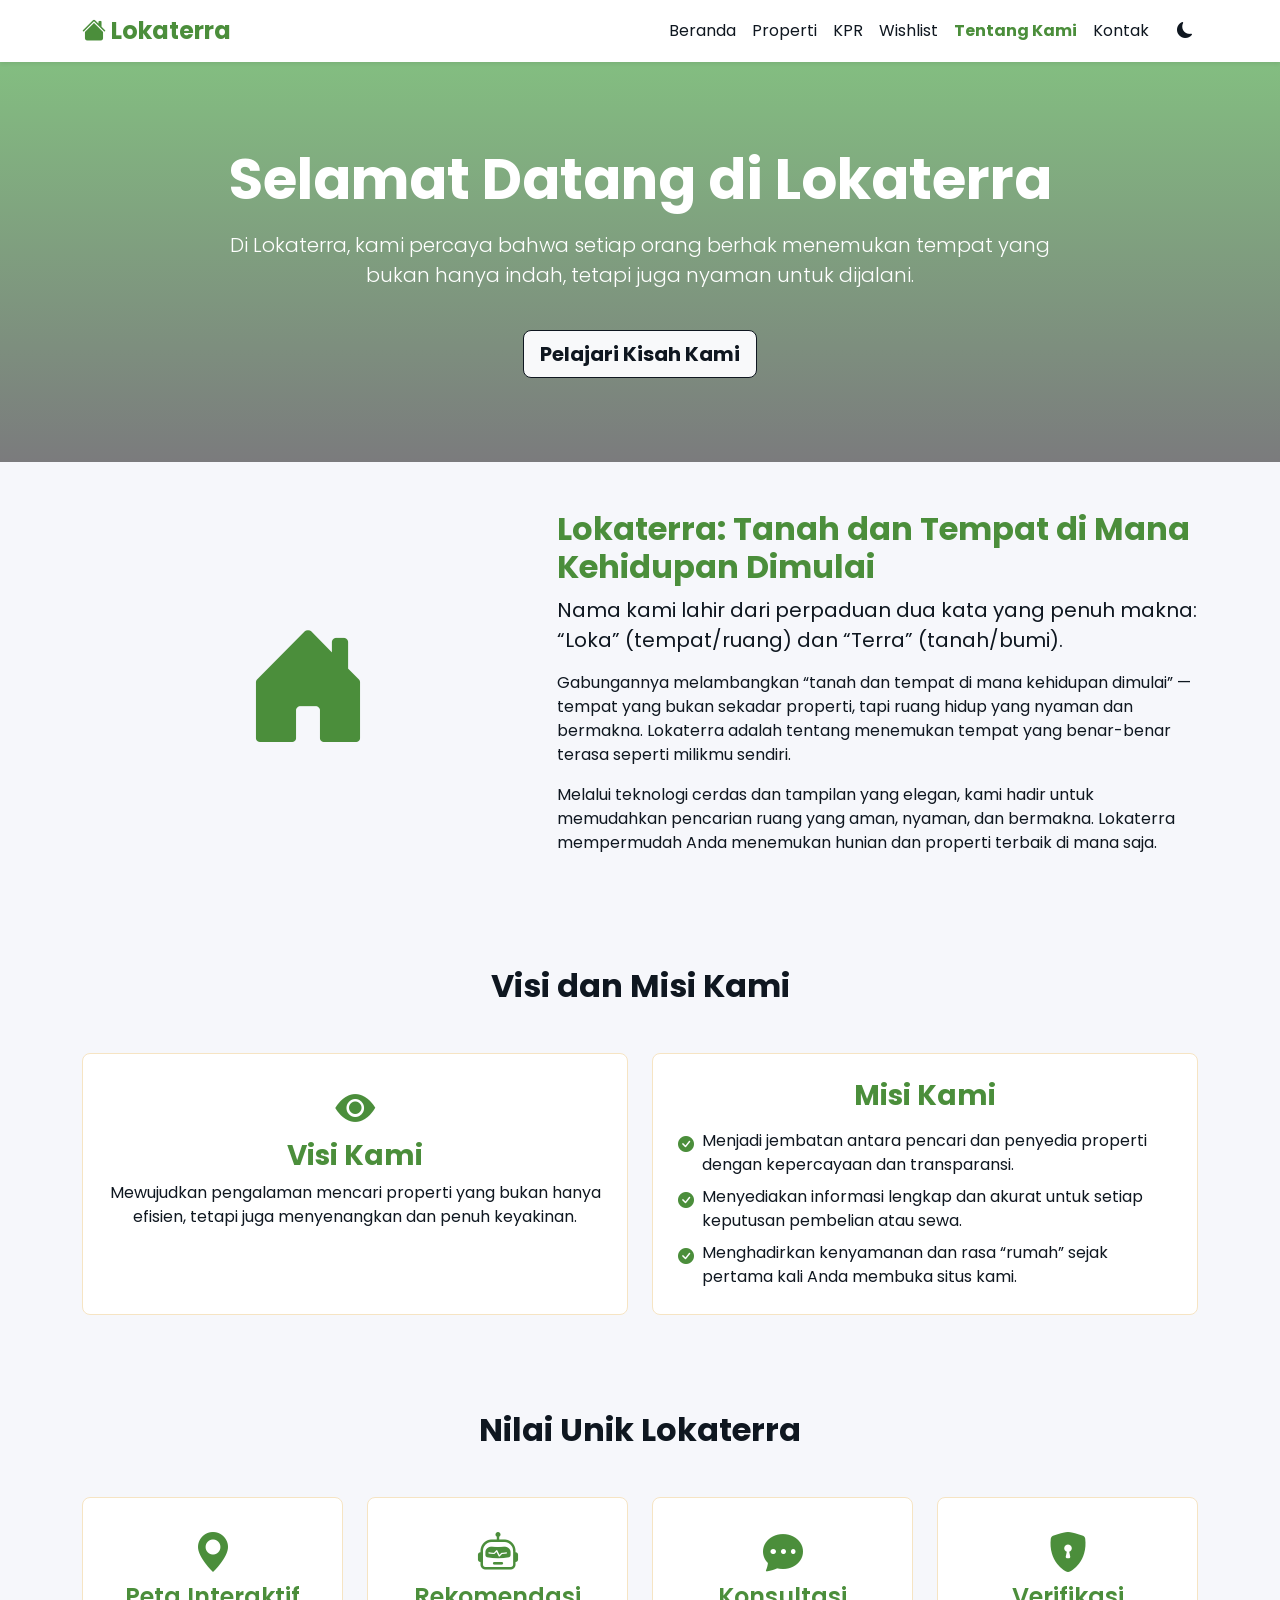
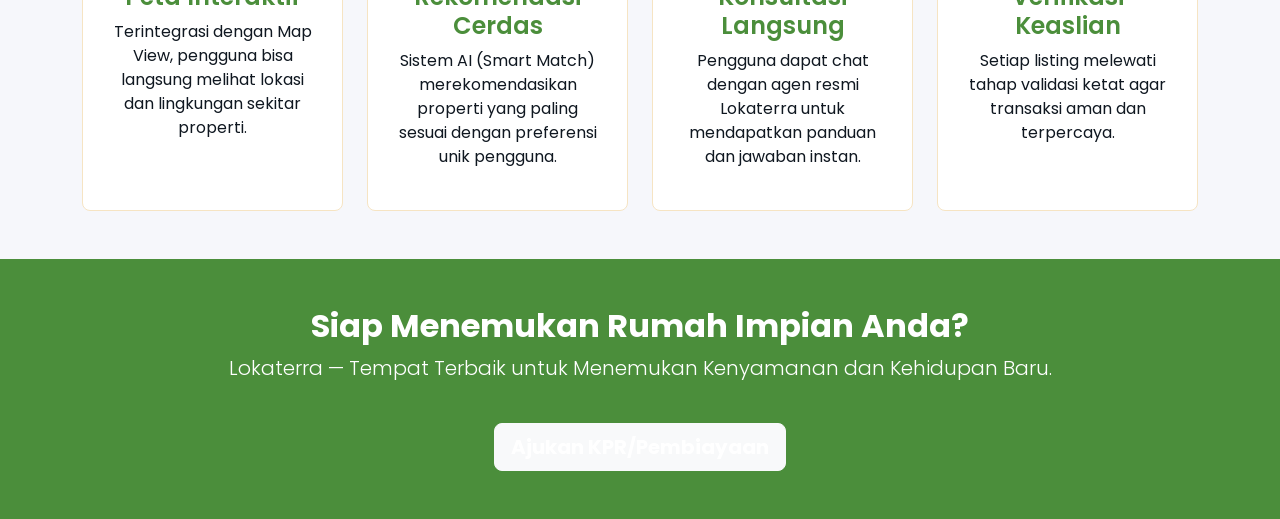
==== about.html @ 9eff290a "Add files via upload" ====
<!doctype html>
<html lang="id">
<head>
    <meta charset="utf-8" />
    <meta name="viewport" content="width=device-width,initial-scale=1" />
    <title>Tentang Kami - Lokaterra</title>
    
    <link href="https://cdn.jsdelivr.net/npm/bootstrap@5.3.3/dist/css/bootstrap.min.css" rel="stylesheet">
    <link href="https://fonts.googleapis.com/css2?family=Poppins:wght@300;400;600;700&display=swap" rel="stylesheet">
    
    <link rel="stylesheet" href="https://cdn.jsdelivr.net/npm/bootstrap-icons@1.11.3/font/bootstrap-icons.min.css">

    <style>
        /* =======================================
           1. DEFINISI WARNA & TEMA (HIJAU KPR)
           ======================================= */
        :root {
            /* Warna Primary (HIJAU KPR - Light Mode) */
            --primary: #4B8E3B; 
            --accent: #F6E4C3;  
            
            /* Warna Dasar Tema Terang */
            --bg: #f6f7fb;       
            --card: #ffffff;     
            --text: #0f1720;     
            --muted: #68a07b;    
            --success: #28a745;
        }

        [data-theme="dark"] {
            /* Warna Dasar Tema Gelap */
            --bg: #071019;       
            --card: #071827;     
            --text: #e6f0f0;     
            --muted: #9aa6ad;    

            /* Primary disesuaikan agar terlihat di latar gelap */
            --primary: #86C16D; 
            --accent: #F6E4C3;  
            --success: #4CAF50;
        }
        
        /* Styling Dasar Body & Link */
        html, body {
            height: 100%;
            background: var(--bg);
            color: var(--text);
            font-family: 'Poppins', system-ui, -apple-system, Segoe UI, Roboto, "Helvetica Neue", Arial;
            margin: 0;
            transition: background-color 0.3s, color 0.3s; 
        }
        a {
            color: var(--primary);
            text-decoration: none;
            transition: color 0.2s;
        }
        
        /* Styling Navbar Link */
        .navbar-nav .nav-link {
            color: var(--text) !important;
        }
        .navbar-nav .nav-link.active,
        .navbar-nav .nav-link:hover {
            color: var(--primary) !important;
        }

        /* =======================================
           2. STYLE KHUSUS ABOUT.HTML
           ======================================= */
        .theme-toggle {
            cursor: pointer;
            padding: 5px;
            border-radius: 5px;
            transition: background-color 0.3s;
            margin-left: 15px;
        }
        .theme-toggle:hover {
            background-color: var(--accent, rgba(148, 191, 167, 0.3));
        }
        .hero-about {
            background: linear-gradient(rgba(17, 133, 7, 0.5), rgba(0,0,0,0.5)), url('img/hero-about-bg.jpg') no-repeat center center/cover;
            min-height: 400px;
            display: flex;
            align-items: center;
            text-align: center;
        }
        /* PERBAIKAN FINAL: Memaksa H1 dan P di hero section menjadi putih */
        .hero-about h1, .hero-about p {
            color: white !important; 
        }
        
        .feature-icon {
            font-size: 2.5rem;
            color: var(--primary); 
            margin-bottom: 15px;
        }
        .value-box {
            border: 1px solid var(--accent); 
            padding: 25px;
            border-radius: 8px;
            transition: all 0.3s;
            background-color: var(--card); 
            color: var(--text);
        }
        .bg-primary-dark {
            background-color: var(--primary) !important;
        }
        .bg-primary-dark * {
            color: white !important;
        }
    </style>
</head>
<body data-theme="light"> 
    
    <header>
        <nav class="navbar navbar-expand-lg navbar-light shadow-sm" style="background-color: var(--card) !important;">
            <div class="container">
                <a class="navbar-brand fw-bold" href="index.html" style="color: var(--primary) !important; font-size: 1.5rem;">
                    <i class="bi bi-house-fill"></i> Lokaterra
                </a>
                
                <div class="d-flex align-items-center order-lg-3">
                    <span id="theme-toggle" class="theme-toggle" title="Ubah Mode">
                        <i id="theme-icon" class="bi bi-moon-fill" style="color: var(--text);"></i>
                    </span>
                    
                    <button class="navbar-toggler ms-2" type="button" data-bs-toggle="collapse" data-bs-target="#navbarNav" aria-controls="navbarNav" aria-expanded="false" aria-label="Toggle navigation">
                        <span class="navbar-toggler-icon"></span>
                    </button>
                </div>
                
                <div class="collapse navbar-collapse order-lg-2" id="navbarNav">
                    <ul class="navbar-nav ms-auto">
                        <li class="nav-item"><a class="nav-link" href="index.html">Beranda</a></li>
                        <li class="nav-item"><a class="nav-link" href="properties.html">Properti</a></li>
                        <li class="nav-item"><a class="nav-link" href="kpr.html">KPR</a></li>
                        <li class="nav-item"><a class="nav-link" href="wishlist.html">Wishlist</a></li>
                        <li class="nav-item"><a class="nav-link active fw-bold" aria-current="page" href="about.html">Tentang Kami</a></li>
                        <li class="nav-item"><a class="nav-link" href="contact.html">Kontak</a></li>
                    </ul>
                </div>
            </div>
        </nav>
    </header>

    <main>
        
        <section class="hero-about d-flex align-items-center">
            <div class="container py-5">
                <h1 class="display-4 fw-bold">Selamat Datang di Lokaterra</h1> 
                <p class="lead mt-3 w-75 mx-auto">
                    Di Lokaterra, kami percaya bahwa setiap orang berhak menemukan tempat yang bukan hanya indah, tetapi juga nyaman untuk dijalani.
                </p>
                <a href="#makna-nama" class="btn btn-lg btn-light mt-4 fw-bold" style="color: var(--text); border-color: var(--text);">Pelajari Kisah Kami</a>
            </div>
        </section>

        <section class="py-5" id="makna-nama" style="background-color: var(--bg);">
            <div class="container">
                <div class="row align-items-center">
                    <div class="col-lg-5 mb-4 mb-lg-0 text-center">
                        <i class="bi bi-house-door-fill" style="font-size: 8rem; color: var(--primary);"></i>
                    </div>
                    <div class="col-lg-7">
                        <h2 class="fw-bold" style="color: var(--primary);">Lokaterra: Tanah dan Tempat di Mana Kehidupan Dimulai</h2>
                        <p class="fs-5" style="color: var(--text);">
                            Nama kami lahir dari perpaduan dua kata yang penuh makna: “Loka” (tempat/ruang) dan “Terra” (tanah/bumi). 
                        </p>
                        <p style="color: var(--text);">
                            Gabungannya melambangkan “tanah dan tempat di mana kehidupan dimulai” — tempat yang bukan sekadar properti, tapi ruang hidup yang nyaman dan bermakna. Lokaterra adalah tentang menemukan tempat yang benar-benar terasa seperti milikmu sendiri.
                        </p>
                        <p style="color: var(--text);">
                            Melalui teknologi cerdas dan tampilan yang elegan, kami hadir untuk memudahkan pencarian ruang yang aman, nyaman, dan bermakna. Lokaterra mempermudah Anda menemukan hunian dan properti terbaik di mana saja.
                        </p>
                    </div>
                </div>
            </div>
        </section>

        <section class="py-5" style="background-color: var(--bg);">
            <div class="container">
                <h2 class="text-center fw-bold mb-5" style="color: var(--text);">Visi dan Misi Kami</h2>
                <div class="row g-4">
                    <div class="col-md-6">
                        <div class="value-box text-center h-100">
                            <i class="bi bi-eye-fill feature-icon"></i> 
                            <h3 class="fw-bold" style="color: var(--primary);">Visi Kami</h3>
                            <p class="mb-0">Mewujudkan pengalaman mencari properti yang bukan hanya efisien, tetapi juga menyenangkan dan penuh keyakinan.</p>
                        </div>
                    </div>
                    <div class="col-md-6">
                        <div class="value-box h-100">
                            <h3 class="fw-bold text-center" style="color: var(--primary);">Misi Kami</h3>
                            <ul class="list-unstyled mb-0 mt-3">
                                <li class="d-flex align-items-start mb-2"><i class="bi bi-check-circle-fill me-2 mt-1" style="color: var(--primary);"></i> Menjadi jembatan antara pencari dan penyedia properti dengan kepercayaan dan transparansi.</li>
                                <li class="d-flex align-items-start mb-2"><i class="bi bi-check-circle-fill me-2 mt-1" style="color: var(--primary);"></i> Menyediakan informasi lengkap dan akurat untuk setiap keputusan pembelian atau sewa.</li>
                                <li class="d-flex align-items-start"><i class="bi bi-check-circle-fill me-2 mt-1" style="color: var(--primary);"></i> Menghadirkan kenyamanan dan rasa “rumah” sejak pertama kali Anda membuka situs kami.</li>
                            </ul>
                        </div>
                    </div>
                </div>
            </div>
        </section>

        <section class="py-5" style="background-color: var(--bg);">
            <div class="container">
                <h2 class="text-center fw-bold mb-5" style="color: var(--text);">Nilai Unik Lokaterra</h2>
                <div class="row text-center g-4">
                    <div class="col-lg-3 col-md-6"><div class="value-box h-100"><i class="bi bi-geo-alt-fill feature-icon"></i><h4 class="fw-semibold" style="color: var(--primary);">Peta Interaktif</h4><p>Terintegrasi dengan Map View, pengguna bisa langsung melihat lokasi dan lingkungan sekitar properti.</p></div></div>
                    <div class="col-lg-3 col-md-6"><div class="value-box h-100"><i class="bi bi-robot feature-icon"></i><h4 class="fw-semibold" style="color: var(--primary);">Rekomendasi Cerdas</h4><p>Sistem AI (Smart Match) merekomendasikan properti yang paling sesuai dengan preferensi unik pengguna.</p></div></div>
                    <div class="col-lg-3 col-md-6"><div class="value-box h-100"><i class="bi bi-chat-dots-fill feature-icon"></i><h4 class="fw-semibold" style="color: var(--primary);">Konsultasi Langsung</h4><p>Pengguna dapat chat dengan agen resmi Lokaterra untuk mendapatkan panduan dan jawaban instan.</p></div></div>
                    <div class="col-lg-3 col-md-6"><div class="value-box h-100"><i class="bi bi-shield-lock-fill feature-icon"></i><h4 class="fw-semibold" style="color: var(--primary);">Verifikasi Keaslian</h4><p>Setiap listing melewati tahap validasi ketat agar transaksi aman dan terpercaya.</p></div></div>
                </div>
            </div>
        </section>
        
        <section class="py-5 bg-primary-dark">
            <div class="container text-center">
                <h2 class="fw-bold">Siap Menemukan Rumah Impian Anda?</h2>
                <p class="lead mb-4">Lokaterra — Tempat Terbaik untuk Menemukan Kenyamanan dan Kehidupan Baru.</p>
                <a href="kpr.html" class="btn btn-light btn-lg mt-3 fw-bold">Ajukan KPR/Pembiayaan</a>
            </div>
        </section>

    </main>

    <footer style="background-color: var(--card); color: var(--text);">
    </footer>
    
    <script src="https://code.jquery.com/jquery-3.7.1.min.js"></script>
    <script src="https://cdn.jsdelivr.net/npm/bootstrap@5.3.3/dist/js/bootstrap.bundle.min.js"></script>
    <script src="js/script.js"></script> 

    <script>
        const themeToggle = document.getElementById('theme-toggle');
        const themeIcon = document.getElementById('theme-icon');
        const body = document.body;

        // 1. Fungsi untuk mengatur tema
        function setTheme(theme) {
            body.setAttribute('data-theme', theme);
            localStorage.setItem('theme', theme);
            if (theme === 'dark') {
                themeIcon.classList.replace('bi-moon-fill', 'bi-sun-fill');
            } else {
                themeIcon.classList.replace('bi-sun-fill', 'bi-moon-fill');
            }
        }

        // 2. Cek tema tersimpan saat halaman dimuat
        const savedTheme = localStorage.getItem('theme') || 'light';
        setTheme(savedTheme);

        // 3. Event listener untuk tombol toggle
        themeToggle.addEventListener('click', () => {
            const currentTheme = body.getAttribute('data-theme');
            const newTheme = currentTheme === 'light' ? 'dark' : 'light';
            setTheme(newTheme);
        });
    </script>
</body>
</html>
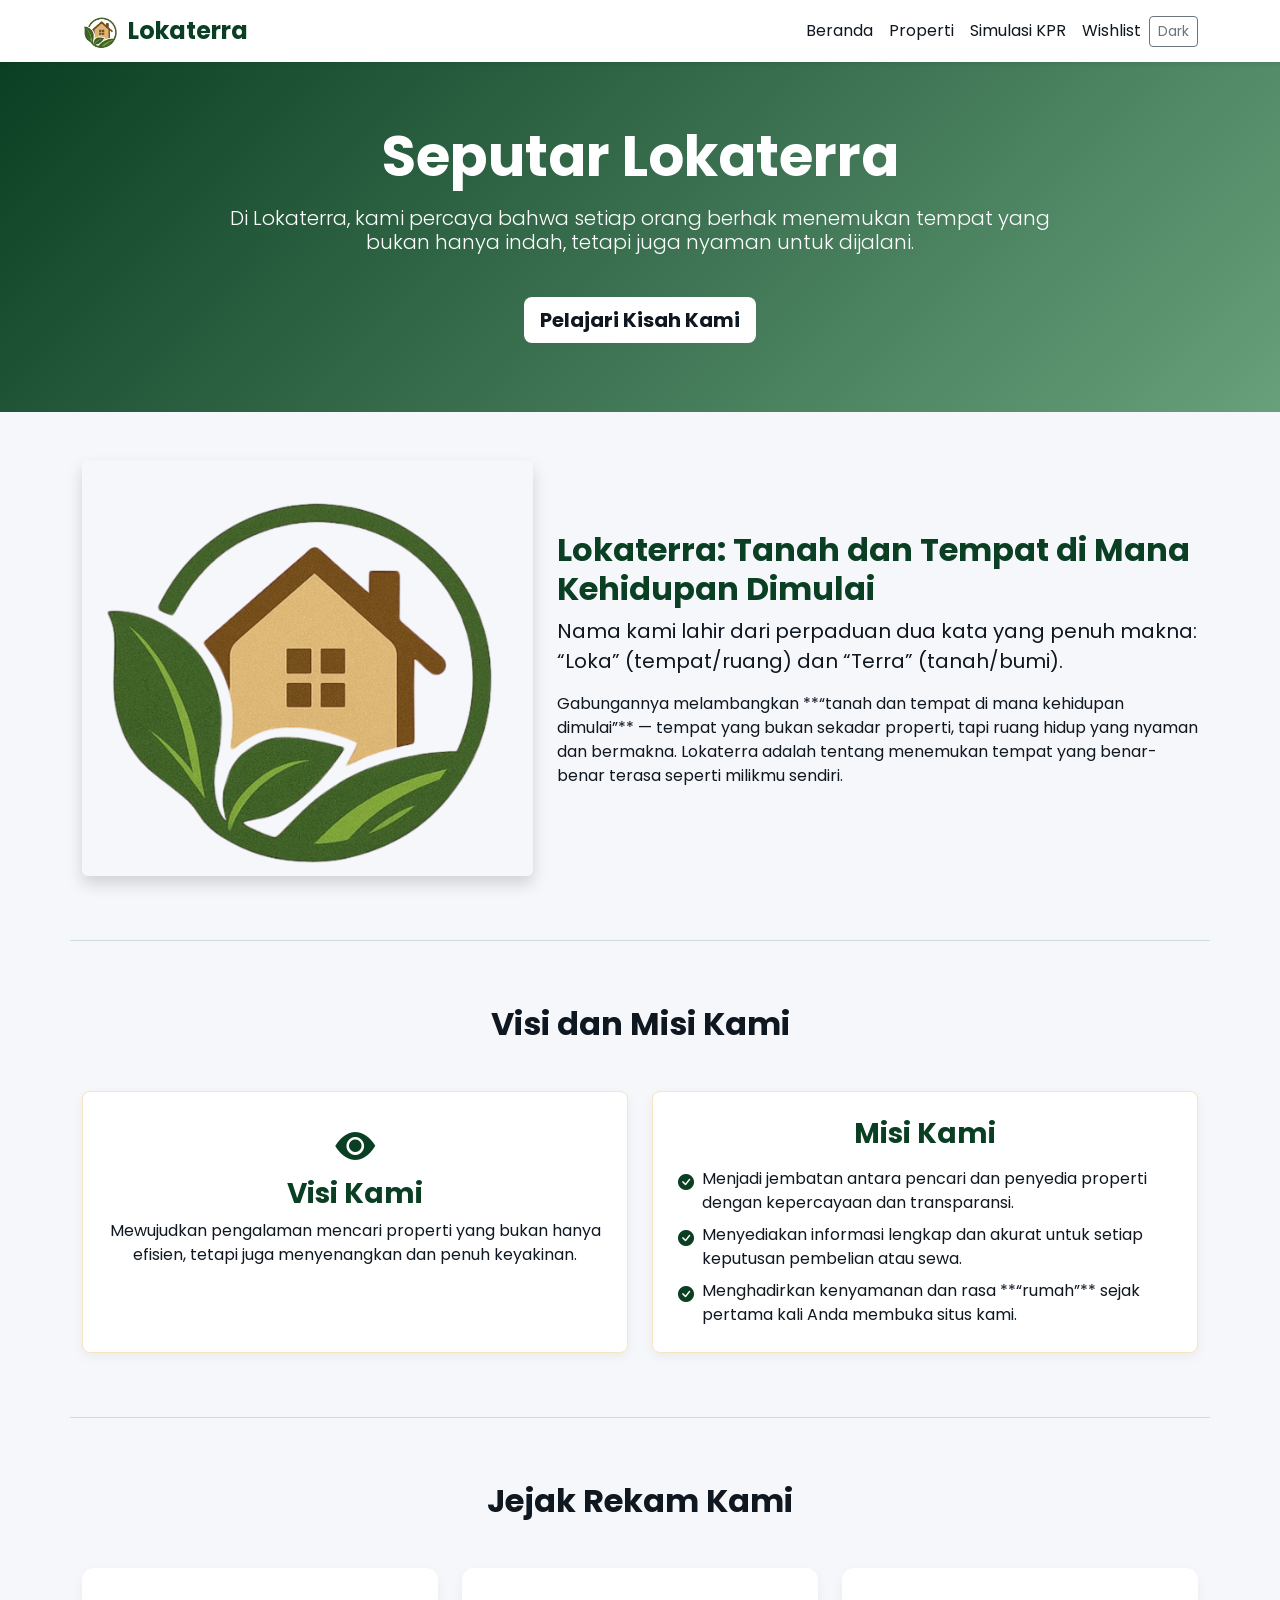
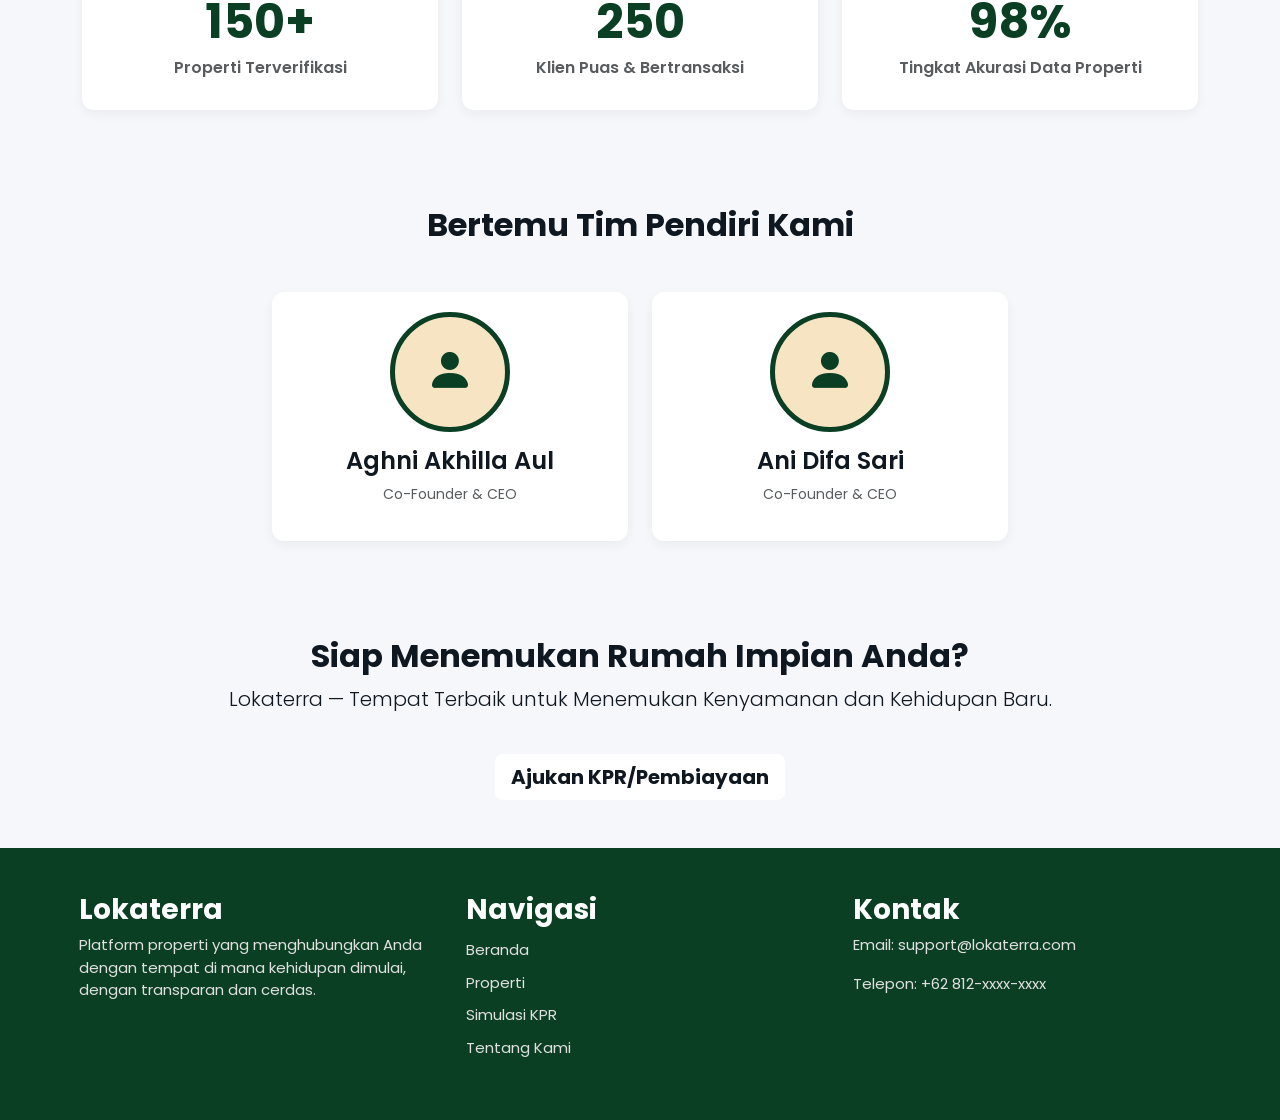
==== commit 0fd9fa14: "tambah ceo" ====
--- a/about.html
+++ b/about.html
@@ -3,90 +3,140 @@
 <head>
     <meta charset="utf-8" />
     <meta name="viewport" content="width=device-width,initial-scale=1" />
-    <title>Tentang Kami - Lokaterra</title>
+    <title>Tentang Kami | Lokaterra</title>
     
     <link href="https://cdn.jsdelivr.net/npm/bootstrap@5.3.3/dist/css/bootstrap.min.css" rel="stylesheet">
     <link href="https://fonts.googleapis.com/css2?family=Poppins:wght@300;400;600;700&display=swap" rel="stylesheet">
-    
     <link rel="stylesheet" href="https://cdn.jsdelivr.net/npm/bootstrap-icons@1.11.3/font/bootstrap-icons.min.css">
 
     <style>
         /* =======================================
-           1. DEFINISI WARNA & TEMA (HIJAU KPR)
+           1. DEFINISI WARNA & TEMA
            ======================================= */
         :root {
-            /* Warna Primary (HIJAU KPR - Light Mode) */
-            --primary: #4B8E3B; 
-            --accent: #F6E4C3;  
+            /* Warna Hijau Utama & Aksen yang sudah konsisten */
+            --primary:  #0b3f23;
+            --accent: #F6E4C3; 
             
             /* Warna Dasar Tema Terang */
-            --bg: #f6f7fb;       
-            --card: #ffffff;     
-            --text: #0f1720;     
-            --muted: #68a07b;    
-            --success: #28a745;
+            --bg: #f6f7fb;
+            --card: #ffffff;
+            --text: #0f1720;
+            --muted: #68a07b;
+            --success:  #0b3f23;
+            
+            /* Footer */
+            --footer-bg:  #0b3f23;
+            --footer-darker-bg:  #0b3f23;
+            --footer-text: #e0e0e0;
         }
 
         [data-theme="dark"] {
             /* Warna Dasar Tema Gelap */
-            --bg: #071019;       
-            --card: #071827;     
-            --text: #e6f0f0;     
-            --muted: #9aa6ad;    
-
+            --bg: #071019;
+            --card: #071827;
+            --text: #e6f0f0;
+            --muted: #9aa6ad;
+            --success: #4CAF50;
+            
             /* Primary disesuaikan agar terlihat di latar gelap */
             --primary: #86C16D; 
-            --accent: #F6E4C3;  
-            --success: #4CAF50;
+            --accent: #F6E4C3; 
+            
+            /* Footer Dark Mode */
+            --footer-bg: #153C0C; /* Dibuat lebih gelap */
+            --footer-darker-bg: #0C2B05;
+            --footer-text: #cccccc;
         }
         
         /* Styling Dasar Body & Link */
         html, body {
-            height: 100%;
+            min-height: 100vh;
+            display: flex;
+            flex-direction: column;
             background: var(--bg);
             color: var(--text);
             font-family: 'Poppins', system-ui, -apple-system, Segoe UI, Roboto, "Helvetica Neue", Arial;
             margin: 0;
             transition: background-color 0.3s, color 0.3s; 
         }
+        main {
+            flex-grow: 1;
+        }
         a {
             color: var(--primary);
             text-decoration: none;
             transition: color 0.2s;
         }
         
+        /* Styling Navbar */
+        .navbar {
+            background-color: var(--card) !important;
+        }
+        
+        .navbar-brand {
+            display: flex;
+            align-items: center;
+            font-weight: 700;
+            font-size: 1.5rem;
+            color: var(--primary) !important;
+        }
+        
+        /* Jika Anda menggunakan gambar logo (misal: Lokaterra.png) */
+        .navbar-brand img {
+            height: 35px; 
+            margin-right: 8px;
+        }
+        
         /* Styling Navbar Link */
         .navbar-nav .nav-link {
             color: var(--text) !important;
+            transition: color 0.3s, border-bottom 0.3s;
         }
         .navbar-nav .nav-link.active,
         .navbar-nav .nav-link:hover {
             color: var(--primary) !important;
-        }
-
+            border-bottom: 2px solid var(--primary); 
+            padding-bottom: 5px;
+        }
+
+        /* Tombol Theme Toggle */
+        .theme-toggle {
+            cursor: pointer;
+            padding: 5px 10px;
+            border-radius: 50px;
+            background-color: var(--bg); /* Latar belakang disesuaikan dengan BG */
+            border: 1px solid var(--muted);
+            transition: all 0.3s;
+            margin-left: 15px;
+            display: flex;
+            align-items: center;
+            height: 40px; /* Menyesuaikan tinggi agar sejajar */
+        }
+        .theme-toggle:hover {
+            background-color: var(--accent);
+        }
+        
         /* =======================================
            2. STYLE KHUSUS ABOUT.HTML
            ======================================= */
-        .theme-toggle {
-            cursor: pointer;
-            padding: 5px;
-            border-radius: 5px;
-            transition: background-color 0.3s;
-            margin-left: 15px;
-        }
-        .theme-toggle:hover {
-            background-color: var(--accent, rgba(148, 191, 167, 0.3));
-        }
         .hero-about {
-            background: linear-gradient(rgba(17, 133, 7, 0.5), rgba(0,0,0,0.5)), url('img/hero-about-bg.jpg') no-repeat center center/cover;
-            min-height: 400px;
+            background: linear-gradient(135deg, var(--primary) 0%, var(--muted) 100%);
+            min-height: 350px;
             display: flex;
             align-items: center;
             text-align: center;
-        }
-        /* PERBAIKAN FINAL: Memaksa H1 dan P di hero section menjadi putih */
+            color: white; 
+            margin-bottom: 0;
+        }
         .hero-about h1, .hero-about p {
             color: white !important; 
+        }
+        
+        .btn-light {
+            background-color: white;
+            color: var(--text) !important;
+            border: none;
         }
         
         .feature-icon {
@@ -101,42 +151,137 @@
             transition: all 0.3s;
             background-color: var(--card); 
             color: var(--text);
-        }
-        .bg-primary-dark {
-            background-color: var(--primary) !important;
-        }
-        .bg-primary-dark * {
-            color: white !important;
+            box-shadow: 0 4px 12px rgba(0, 0, 0, 0.05);
+        }
+        .value-box:hover {
+            transform: translateY(-3px);
+            box-shadow: 0 8px 20px rgba(0, 0, 0, 0.1);
+        }
+        
+        /* Statistik Box (Jejak Rekam Kami) */
+        .stats-box {
+            background-color: var(--card); 
+            color: var(--text);
+            padding: 30px 20px;
+            border-radius: 12px;
+            box-shadow: 0 4px 12px rgba(0, 0, 0, 0.05);
+            height: 100%; 
+            display: flex;
+            flex-direction: column;
+            justify-content: center;
+            align-items: center;
+            transition: transform 0.3s, box-shadow 0.3s;
+        }
+
+        .stats-box:hover {
+            transform: translateY(-3px);
+            box-shadow: 0 8px 20px rgba(0, 0, 0, 0.1);
+        }
+
+        .stats-number {
+            font-size: 3rem;
+            font-weight: 700;
+            color: var(--primary);
+            line-height: 1;
+            margin-bottom: 10px;
+        }
+        
+        /* Team Section */
+        .team-card {
+            text-align: center;
+            padding: 20px;
+            border-radius: 12px;
+            background-color: var(--card);
+            box-shadow: 0 4px 12px rgba(0, 0, 0, 0.05);
+            height: 100%;
+        }
+        .team-avatar {
+            width: 120px;
+            height: 120px;
+            background-color: var(--accent);
+            border-radius: 50%;
+            margin: 0 auto 15px;
+            display: flex;
+            align-items: center;
+            justify-content: center;
+            font-size: 3rem;
+            color: var(--primary);
+            border: 5px solid var(--primary);
+        }
+        
+        /* Footer Styling */
+        .lokaterra-footer {
+            background-color: var(--footer-bg); 
+            color: var(--footer-text); 
+            padding-top: 40px; 
+            font-family: 'Poppins', sans-serif;
+            font-size: 15px;
+            border-top: 5px solid var(--primary); 
+        }
+
+        .footer-container {
+            display: flex;
+            justify-content: space-around;
+            max-width: 1200px;
+            margin: 0 auto;
+            padding: 0 20px 40px; 
+        }
+
+        .footer-col {
+            width: 30%; 
+        }
+        
+        .footer-col h3 {
+            color: #ffffff; 
+            font-weight: 700;
+        }
+
+        .footer-col ul {
+            list-style: none;
+            padding: 0;
+        }
+        .footer-col ul li a {
+            color: var(--footer-text); 
+            text-decoration: none;
+            display: block;
+            padding: 5px 0;
+        }
+
+        @media (max-width: 768px) {
+            .footer-container {
+                flex-direction: column; 
+            }
+            .footer-col {
+                width: 100%; 
+                margin-bottom: 25px;
+            }
         }
     </style>
 </head>
 <body data-theme="light"> 
     
     <header>
-        <nav class="navbar navbar-expand-lg navbar-light shadow-sm" style="background-color: var(--card) !important;">
+        <nav class="navbar navbar-expand-lg navbar-light shadow-sm">
             <div class="container">
-                <a class="navbar-brand fw-bold" href="index.html" style="color: var(--primary) !important; font-size: 1.5rem;">
-                    <i class="bi bi-house-fill"></i> Lokaterra
-                </a>
                 
-                <div class="d-flex align-items-center order-lg-3">
-                    <span id="theme-toggle" class="theme-toggle" title="Ubah Mode">
-                        <i id="theme-icon" class="bi bi-moon-fill" style="color: var(--text);"></i>
-                    </span>
-                    
-                    <button class="navbar-toggler ms-2" type="button" data-bs-toggle="collapse" data-bs-target="#navbarNav" aria-controls="navbarNav" aria-expanded="false" aria-label="Toggle navigation">
-                        <span class="navbar-toggler-icon"></span>
-                    </button>
-                </div>
+                <a class="navbar-brand" href="index.html">
+                    <img src="img/Desain tanpa judul.png" alt="Lokaterra Logo" height="35"> Lokaterra
+                    </a>
                 
-                <div class="collapse navbar-collapse order-lg-2" id="navbarNav">
-                    <ul class="navbar-nav ms-auto">
+                <button class="navbar-toggler" type="button" data-bs-toggle="collapse" data-bs-target="#navbarNav" aria-controls="navbarNav" aria-expanded="false" aria-label="Toggle navigation">
+                    <span class="navbar-toggler-icon"></span>
+                </button>
+                
+                <div class="collapse navbar-collapse" id="navbarNav">
+                    <ul class="navbar-nav ms-auto align-items-center">
                         <li class="nav-item"><a class="nav-link" href="index.html">Beranda</a></li>
                         <li class="nav-item"><a class="nav-link" href="properties.html">Properti</a></li>
-                        <li class="nav-item"><a class="nav-link" href="kpr.html">KPR</a></li>
+                        <li class="nav-item"><a class="nav-link" href="kpr.html">Simulasi KPR</a></li>
                         <li class="nav-item"><a class="nav-link" href="wishlist.html">Wishlist</a></li>
-                        <li class="nav-item"><a class="nav-link active fw-bold" aria-current="page" href="about.html">Tentang Kami</a></li>
-                        <li class="nav-item"><a class="nav-link" href="contact.html">Kontak</a></li>
+                        
+                        <li class="nav-item">
+                            <button id="themeToggle" class="btn btn-outline-secondary btn-sm">Dark</button>
+                        </li>
                     </ul>
                 </div>
             </div>
@@ -147,11 +292,11 @@
         
         <section class="hero-about d-flex align-items-center">
             <div class="container py-5">
-                <h1 class="display-4 fw-bold">Selamat Datang di Lokaterra</h1> 
+                <h1 class="display-4 fw-bold">Seputar Lokaterra
                 <p class="lead mt-3 w-75 mx-auto">
                     Di Lokaterra, kami percaya bahwa setiap orang berhak menemukan tempat yang bukan hanya indah, tetapi juga nyaman untuk dijalani.
                 </p>
-                <a href="#makna-nama" class="btn btn-lg btn-light mt-4 fw-bold" style="color: var(--text); border-color: var(--text);">Pelajari Kisah Kami</a>
+                <a href="#makna-nama" class="btn btn-lg btn-light mt-4 fw-bold">Pelajari Kisah Kami</a>
             </div>
         </section>
 
@@ -159,7 +304,7 @@
             <div class="container">
                 <div class="row align-items-center">
                     <div class="col-lg-5 mb-4 mb-lg-0 text-center">
-                        <i class="bi bi-house-door-fill" style="font-size: 8rem; color: var(--primary);"></i>
+                        <img src="img/Desain tanpa judul.png"alt="Ilustrasi Tentang Lokaterra" class="img-fluid rounded shadow">
                     </div>
                     <div class="col-lg-7">
                         <h2 class="fw-bold" style="color: var(--primary);">Lokaterra: Tanah dan Tempat di Mana Kehidupan Dimulai</h2>
@@ -167,15 +312,14 @@
                             Nama kami lahir dari perpaduan dua kata yang penuh makna: “Loka” (tempat/ruang) dan “Terra” (tanah/bumi). 
                         </p>
                         <p style="color: var(--text);">
-                            Gabungannya melambangkan “tanah dan tempat di mana kehidupan dimulai” — tempat yang bukan sekadar properti, tapi ruang hidup yang nyaman dan bermakna. Lokaterra adalah tentang menemukan tempat yang benar-benar terasa seperti milikmu sendiri.
+                            Gabungannya melambangkan **“tanah dan tempat di mana kehidupan dimulai”** — tempat yang bukan sekadar properti, tapi ruang hidup yang nyaman dan bermakna. Lokaterra adalah tentang menemukan tempat yang benar-benar terasa seperti milikmu sendiri.
                         </p>
-                        <p style="color: var(--text);">
-                            Melalui teknologi cerdas dan tampilan yang elegan, kami hadir untuk memudahkan pencarian ruang yang aman, nyaman, dan bermakna. Lokaterra mempermudah Anda menemukan hunian dan properti terbaik di mana saja.
-                        </p>
                     </div>
                 </div>
             </div>
         </section>
+        
+        <hr class="container" style="color: var(--muted); opacity: 0.3;">
 
         <section class="py-5" style="background-color: var(--bg);">
             <div class="container">
@@ -194,22 +338,60 @@
                             <ul class="list-unstyled mb-0 mt-3">
                                 <li class="d-flex align-items-start mb-2"><i class="bi bi-check-circle-fill me-2 mt-1" style="color: var(--primary);"></i> Menjadi jembatan antara pencari dan penyedia properti dengan kepercayaan dan transparansi.</li>
                                 <li class="d-flex align-items-start mb-2"><i class="bi bi-check-circle-fill me-2 mt-1" style="color: var(--primary);"></i> Menyediakan informasi lengkap dan akurat untuk setiap keputusan pembelian atau sewa.</li>
-                                <li class="d-flex align-items-start"><i class="bi bi-check-circle-fill me-2 mt-1" style="color: var(--primary);"></i> Menghadirkan kenyamanan dan rasa “rumah” sejak pertama kali Anda membuka situs kami.</li>
+                                <li class="d-flex align-items-start"><i class="bi bi-check-circle-fill me-2 mt-1" style="color: var(--primary);"></i> Menghadirkan kenyamanan dan rasa **“rumah”** sejak pertama kali Anda membuka situs kami.</li>
                             </ul>
                         </div>
                     </div>
                 </div>
             </div>
         </section>
-
+        
+        <hr class="container" style="color: var(--muted); opacity: 0.3;">
+        
         <section class="py-5" style="background-color: var(--bg);">
             <div class="container">
-                <h2 class="text-center fw-bold mb-5" style="color: var(--text);">Nilai Unik Lokaterra</h2>
+                <h2 class="text-center fw-bold mb-5" style="color: var(--text);">Jejak Rekam Kami</h2>
                 <div class="row text-center g-4">
-                    <div class="col-lg-3 col-md-6"><div class="value-box h-100"><i class="bi bi-geo-alt-fill feature-icon"></i><h4 class="fw-semibold" style="color: var(--primary);">Peta Interaktif</h4><p>Terintegrasi dengan Map View, pengguna bisa langsung melihat lokasi dan lingkungan sekitar properti.</p></div></div>
-                    <div class="col-lg-3 col-md-6"><div class="value-box h-100"><i class="bi bi-robot feature-icon"></i><h4 class="fw-semibold" style="color: var(--primary);">Rekomendasi Cerdas</h4><p>Sistem AI (Smart Match) merekomendasikan properti yang paling sesuai dengan preferensi unik pengguna.</p></div></div>
-                    <div class="col-lg-3 col-md-6"><div class="value-box h-100"><i class="bi bi-chat-dots-fill feature-icon"></i><h4 class="fw-semibold" style="color: var(--primary);">Konsultasi Langsung</h4><p>Pengguna dapat chat dengan agen resmi Lokaterra untuk mendapatkan panduan dan jawaban instan.</p></div></div>
-                    <div class="col-lg-3 col-md-6"><div class="value-box h-100"><i class="bi bi-shield-lock-fill feature-icon"></i><h4 class="fw-semibold" style="color: var(--primary);">Verifikasi Keaslian</h4><p>Setiap listing melewati tahap validasi ketat agar transaksi aman dan terpercaya.</p></div></div>
+                    <div class="col-md-4">
+                        <div class="stats-box h-100">
+                            <div class="stats-number">150+</div>
+                            <p class="text-muted fw-semibold mb-0">Properti Terverifikasi</p>
+                        </div>
+                    </div>
+                    <div class="col-md-4">
+                        <div class="stats-box h-100">
+                            <div class="stats-number">250</div>
+                            <p class="text-muted fw-semibold mb-0">Klien Puas & Bertransaksi</p>
+                        </div>
+                    </div>
+                    <div class="col-md-4">
+                        <div class="stats-box h-100">
+                            <div class="stats-number">98%</div>
+                            <p class="text-muted fw-semibold mb-0">Tingkat Akurasi Data Properti</p>
+                        </div>
+                    </div>
+                </div>
+            </div>
+        </section>
+
+        <section class="py-5" style="background-color: var(--bg);">
+            <div class="container">
+                <h2 class="text-center fw-bold mb-5" style="color: var(--text);">Bertemu Tim Pendiri Kami</h2>
+                <div class="row justify-content-center g-4">
+                    <div class="col-lg-4 col-md-6">
+                        <div class="team-card">
+                            <div class="team-avatar"><i class="bi bi-person-fill"></i></div>
+                            <h4 class="fw-semibold">Aghni Akhilla Aul</h4>
+                            <p class="text-muted small">Co-Founder & CEO</p>
+                        </div>
+                    </div>
+                    <div class="col-lg-4 col-md-6">
+                        <div class="team-card">
+                            <div class="team-avatar"><i class="bi bi-person-fill"></i></div>
+                            <h4 class="fw-semibold">Ani Difa Sari</h4>
+                            <p class="text-muted small">Co-Founder & CEO</p>
+                        </div>
+                    </div>
                 </div>
             </div>
         </section>
@@ -224,19 +406,38 @@
 
     </main>
 
-    <footer style="background-color: var(--card); color: var(--text);">
+    <footer class="lokaterra-footer">
+        <div class="container footer-container">
+            <div class="footer-col">
+                <h3>Lokaterra</h3>
+                <p>Platform properti yang menghubungkan Anda dengan tempat di mana kehidupan dimulai, dengan transparan dan cerdas.</p>
+            </div>
+
+            <div class="footer-col">
+                <h3>Navigasi</h3>
+                <ul>
+                    <li><a href="index.html">Beranda</a></li>
+                    <li><a href="properties.html">Properti</a></li>
+                    <li><a href="kpr.html">Simulasi KPR</a></li>
+                    <li><a href="about.html">Tentang Kami</a></li>
+                </ul>
+            </div>
+
+            <div class="footer-col">
+                <h3>Kontak</h3>
+                <p>Email: support@lokaterra.com</p>
+                <p>Telepon: +62 812-xxxx-xxxx</p>
+            </div>
+        </div>
     </footer>
     
-    <script src="https://code.jquery.com/jquery-3.7.1.min.js"></script>
     <script src="https://cdn.jsdelivr.net/npm/bootstrap@5.3.3/dist/js/bootstrap.bundle.min.js"></script>
-    <script src="js/script.js"></script> 
 
     <script>
         const themeToggle = document.getElementById('theme-toggle');
         const themeIcon = document.getElementById('theme-icon');
         const body = document.body;
 
-        // 1. Fungsi untuk mengatur tema
         function setTheme(theme) {
             body.setAttribute('data-theme', theme);
             localStorage.setItem('theme', theme);
@@ -247,11 +448,9 @@
             }
         }
 
-        // 2. Cek tema tersimpan saat halaman dimuat
         const savedTheme = localStorage.getItem('theme') || 'light';
         setTheme(savedTheme);
 
-        // 3. Event listener untuk tombol toggle
         themeToggle.addEventListener('click', () => {
             const currentTheme = body.getAttribute('data-theme');
             const newTheme = currentTheme === 'light' ? 'dark' : 'light';
@@ -259,4 +458,4 @@
         });
     </script>
 </body>
-</html>+</html>
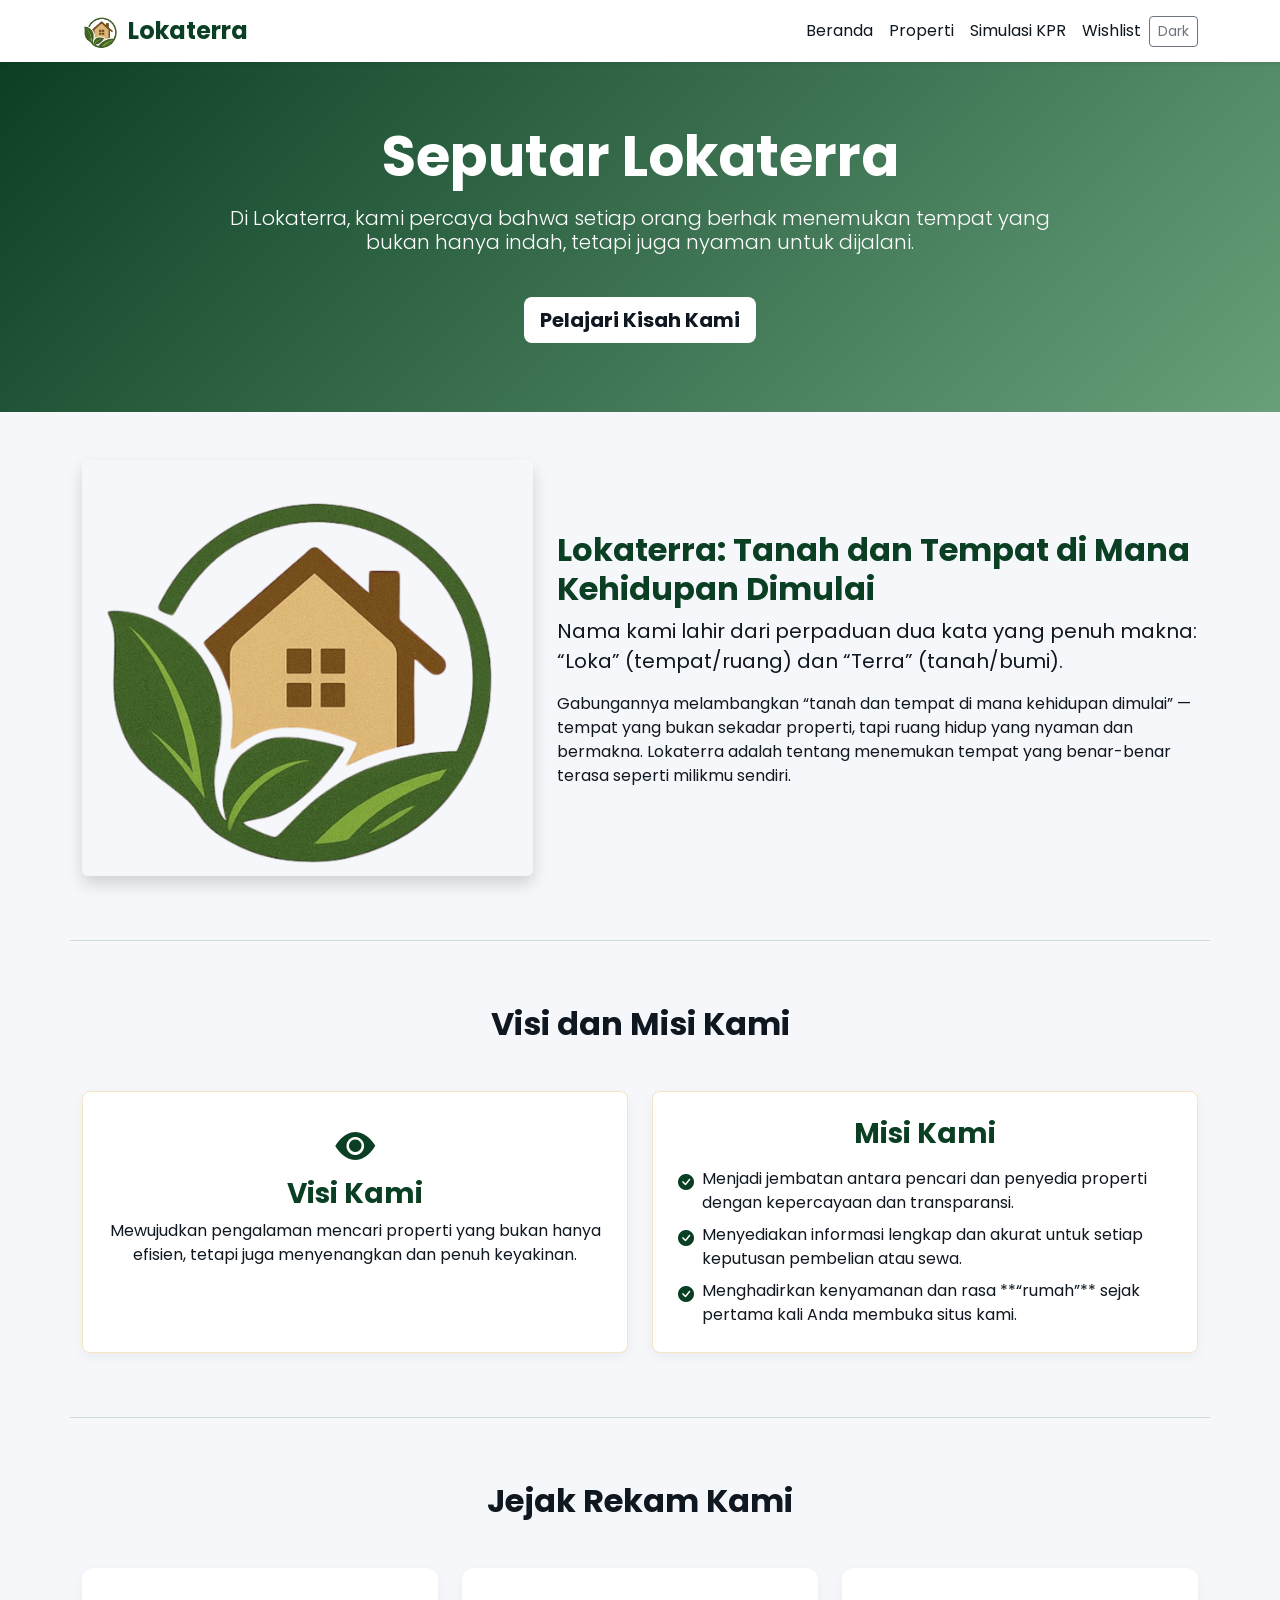
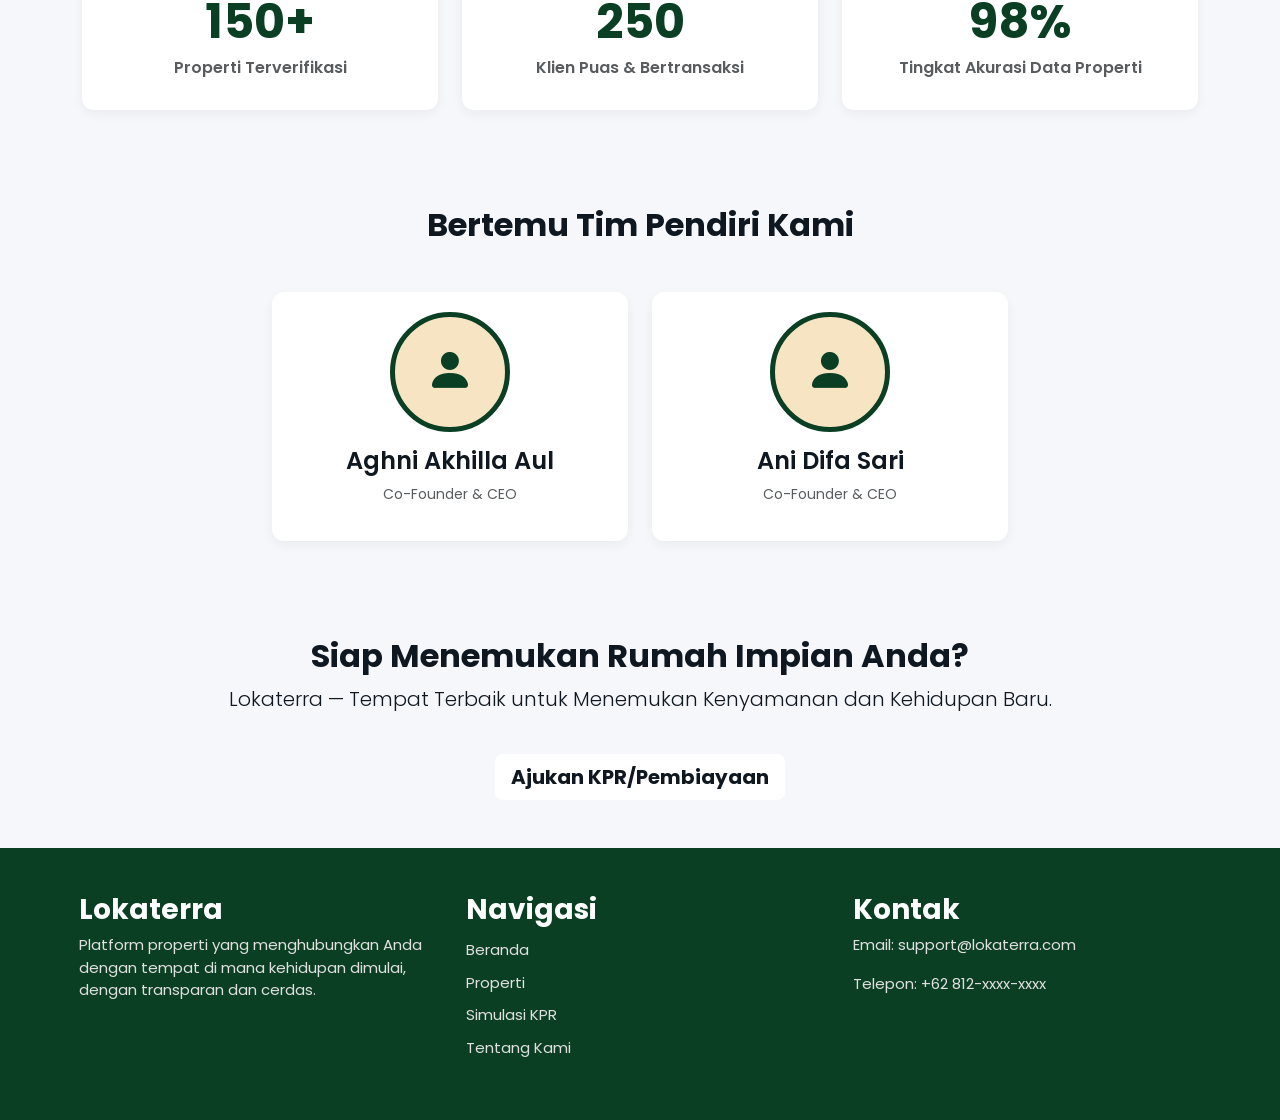
==== commit 42b2d12f: "Fix HTML encoding issues in about.html" ====
--- a/about.html
+++ b/about.html
@@ -312,7 +312,7 @@
                             Nama kami lahir dari perpaduan dua kata yang penuh makna: “Loka” (tempat/ruang) dan “Terra” (tanah/bumi). 
                         </p>
                         <p style="color: var(--text);">
-                            Gabungannya melambangkan **“tanah dan tempat di mana kehidupan dimulai”** — tempat yang bukan sekadar properti, tapi ruang hidup yang nyaman dan bermakna. Lokaterra adalah tentang menemukan tempat yang benar-benar terasa seperti milikmu sendiri.
+                            Gabungannya melambangkan “tanah dan tempat di mana kehidupan dimulai” — tempat yang bukan sekadar properti, tapi ruang hidup yang nyaman dan bermakna. Lokaterra adalah tentang menemukan tempat yang benar-benar terasa seperti milikmu sendiri.
                         </p>
                     </div>
                 </div>
@@ -459,3 +459,4 @@
     </script>
 </body>
 </html>
+
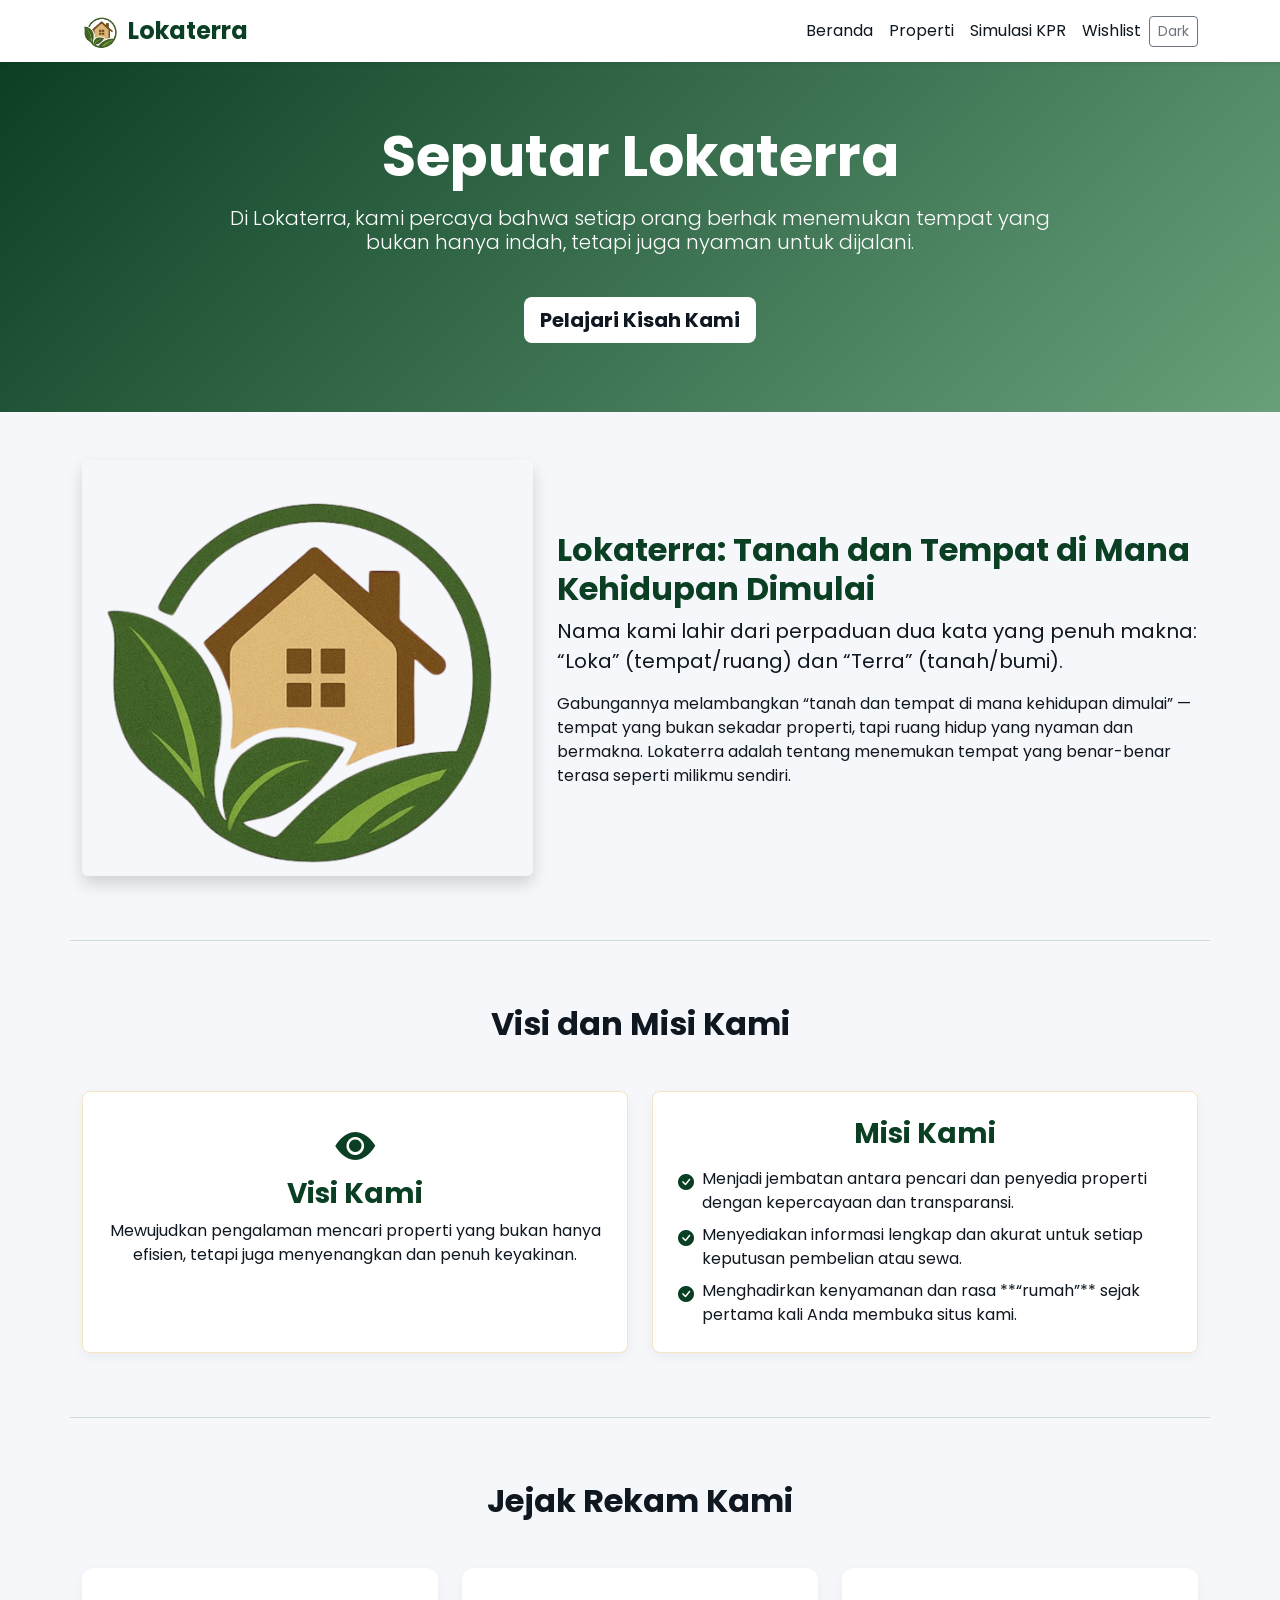
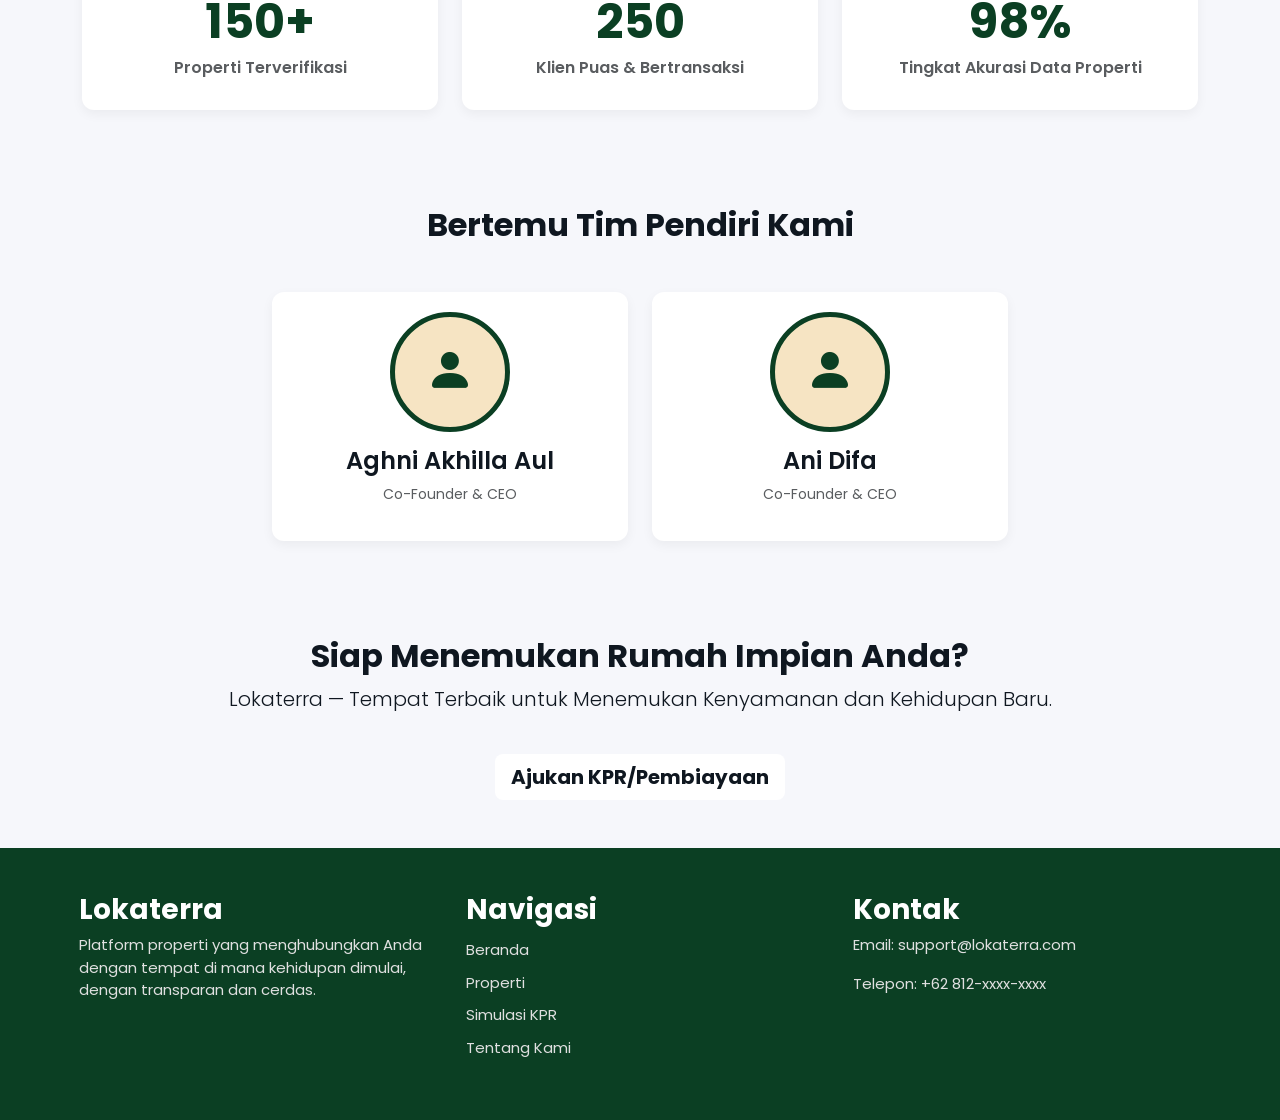
==== commit 425dbebe: "Update about.html" ====
--- a/about.html
+++ b/about.html
@@ -388,7 +388,7 @@
                     <div class="col-lg-4 col-md-6">
                         <div class="team-card">
                             <div class="team-avatar"><i class="bi bi-person-fill"></i></div>
-                            <h4 class="fw-semibold">Ani Difa Sari</h4>
+                            <h4 class="fw-semibold">Ani Difa</h4>
                             <p class="text-muted small">Co-Founder & CEO</p>
                         </div>
                     </div>
@@ -460,3 +460,4 @@
 </body>
 </html>
 
+
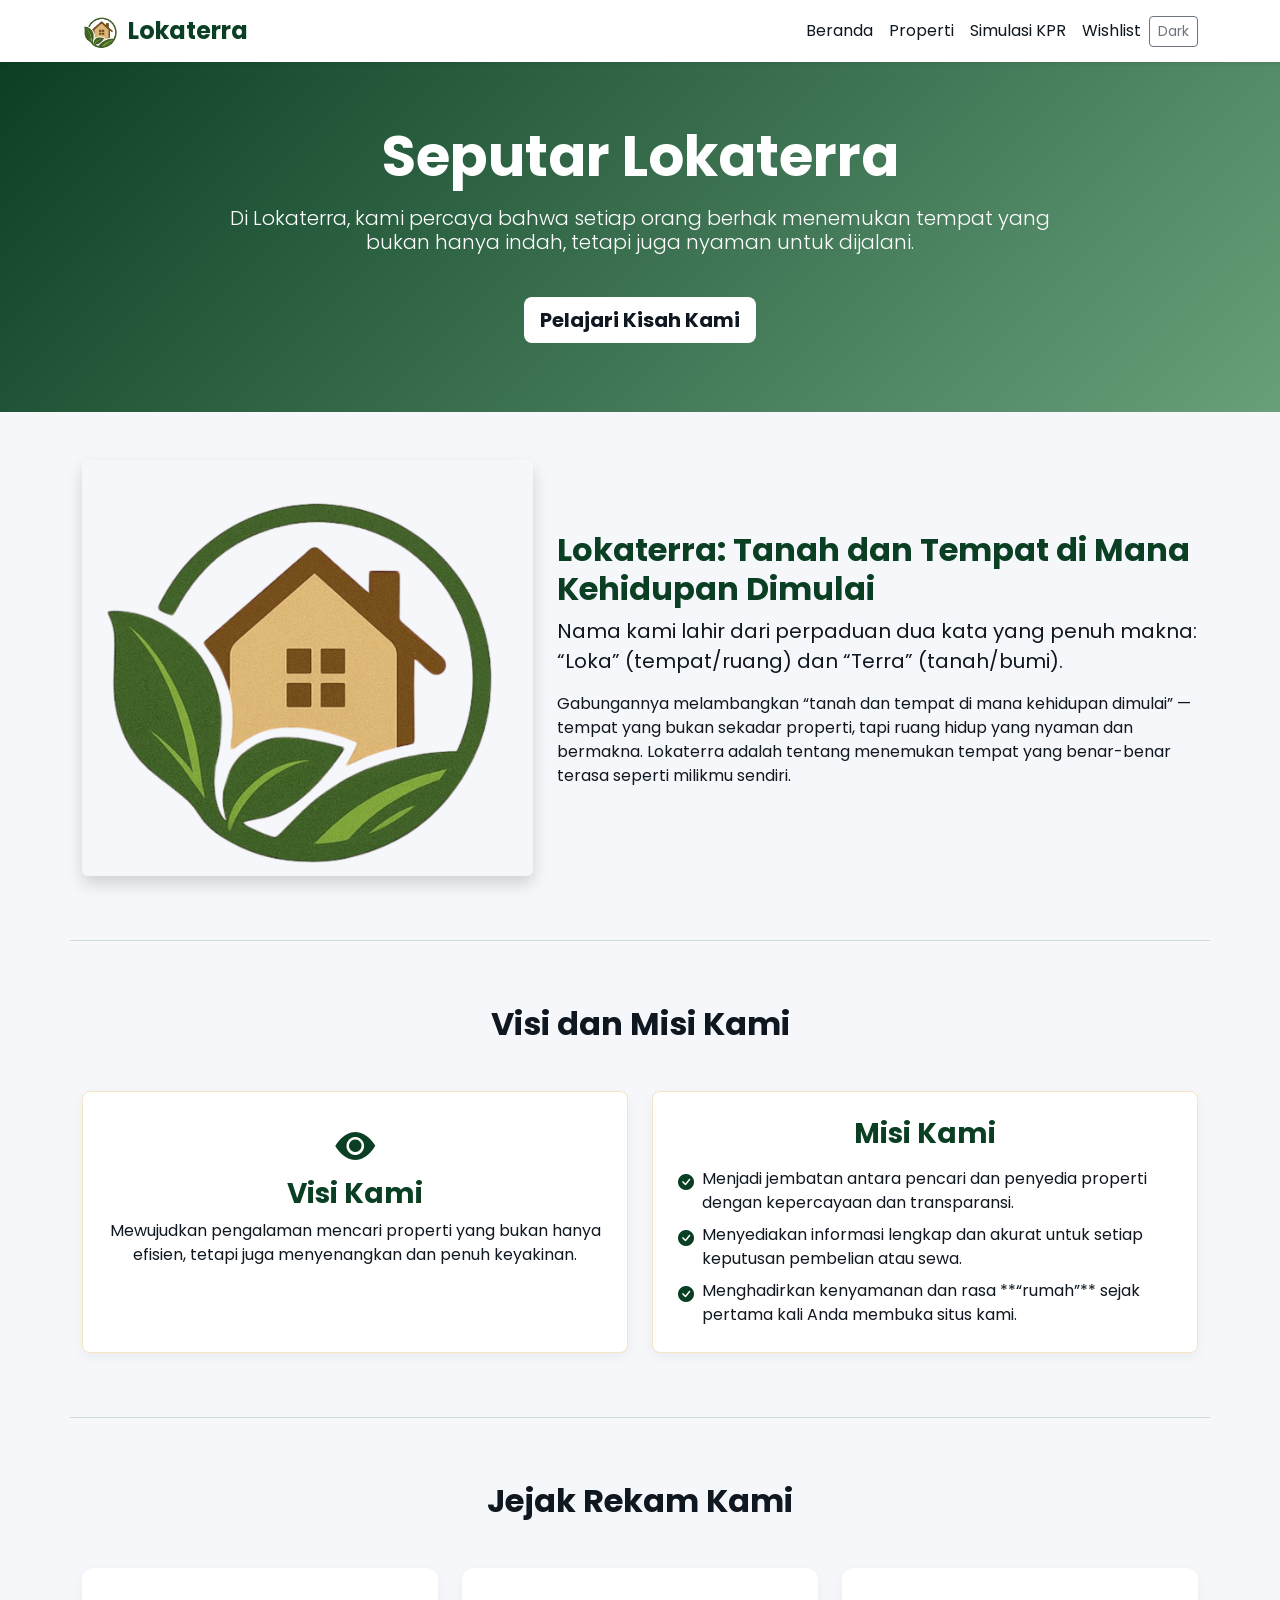
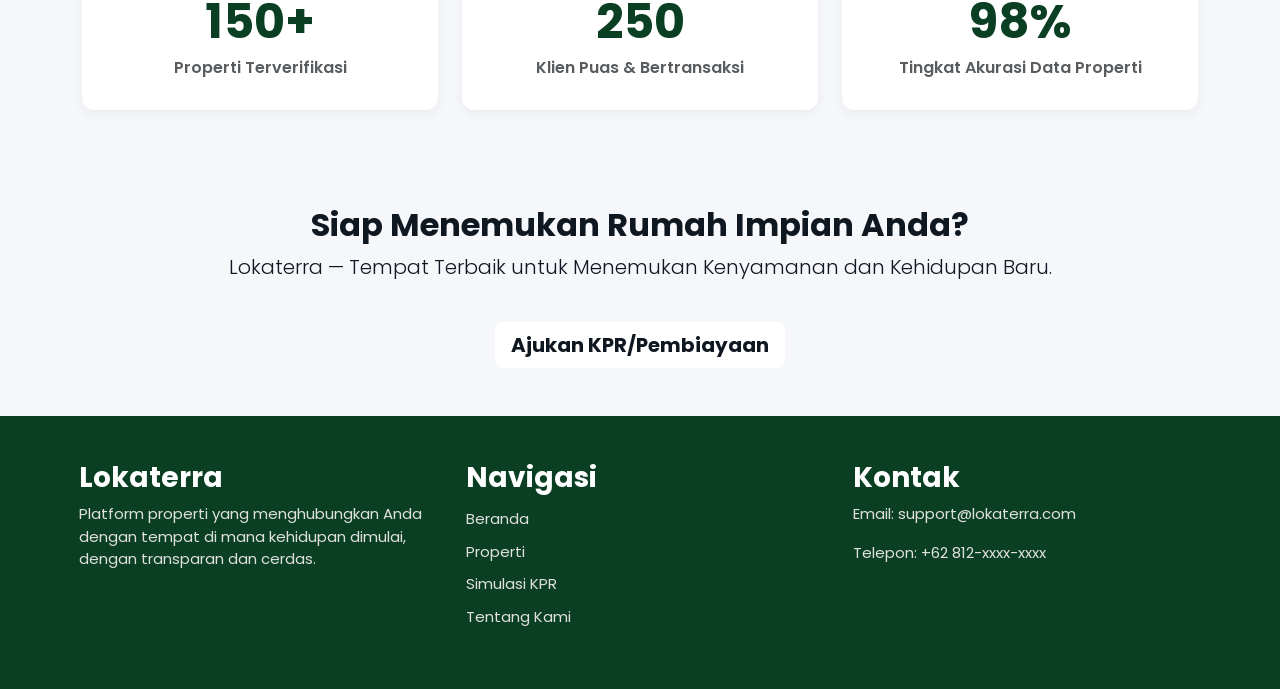
==== commit 1326ce6e: "Refactor about.html structure and styles" ====
--- a/about.html
+++ b/about.html
@@ -373,28 +373,6 @@
                 </div>
             </div>
         </section>
-
-        <section class="py-5" style="background-color: var(--bg);">
-            <div class="container">
-                <h2 class="text-center fw-bold mb-5" style="color: var(--text);">Bertemu Tim Pendiri Kami</h2>
-                <div class="row justify-content-center g-4">
-                    <div class="col-lg-4 col-md-6">
-                        <div class="team-card">
-                            <div class="team-avatar"><i class="bi bi-person-fill"></i></div>
-                            <h4 class="fw-semibold">Aghni Akhilla Aul</h4>
-                            <p class="text-muted small">Co-Founder & CEO</p>
-                        </div>
-                    </div>
-                    <div class="col-lg-4 col-md-6">
-                        <div class="team-card">
-                            <div class="team-avatar"><i class="bi bi-person-fill"></i></div>
-                            <h4 class="fw-semibold">Ani Difa</h4>
-                            <p class="text-muted small">Co-Founder & CEO</p>
-                        </div>
-                    </div>
-                </div>
-            </div>
-        </section>
         
         <section class="py-5 bg-primary-dark">
             <div class="container text-center">
@@ -461,3 +439,4 @@
 </html>
 
 
+
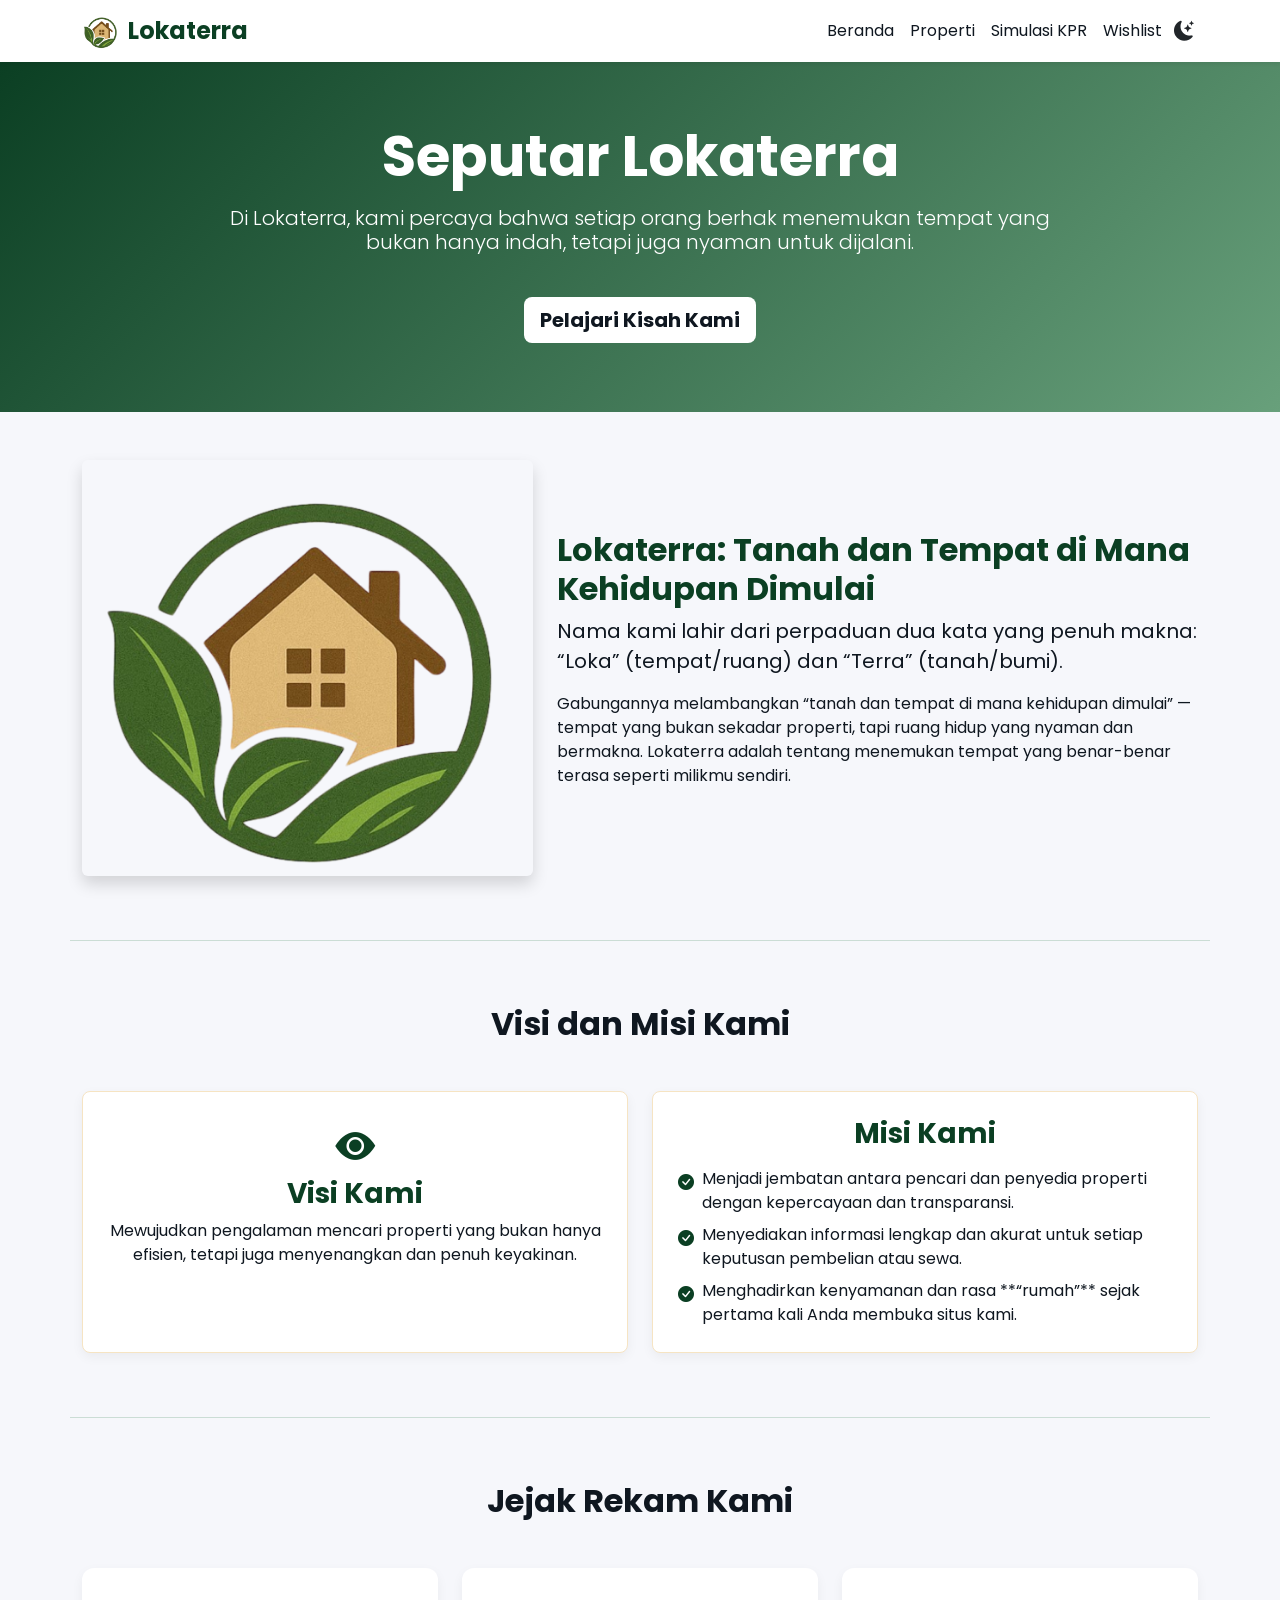
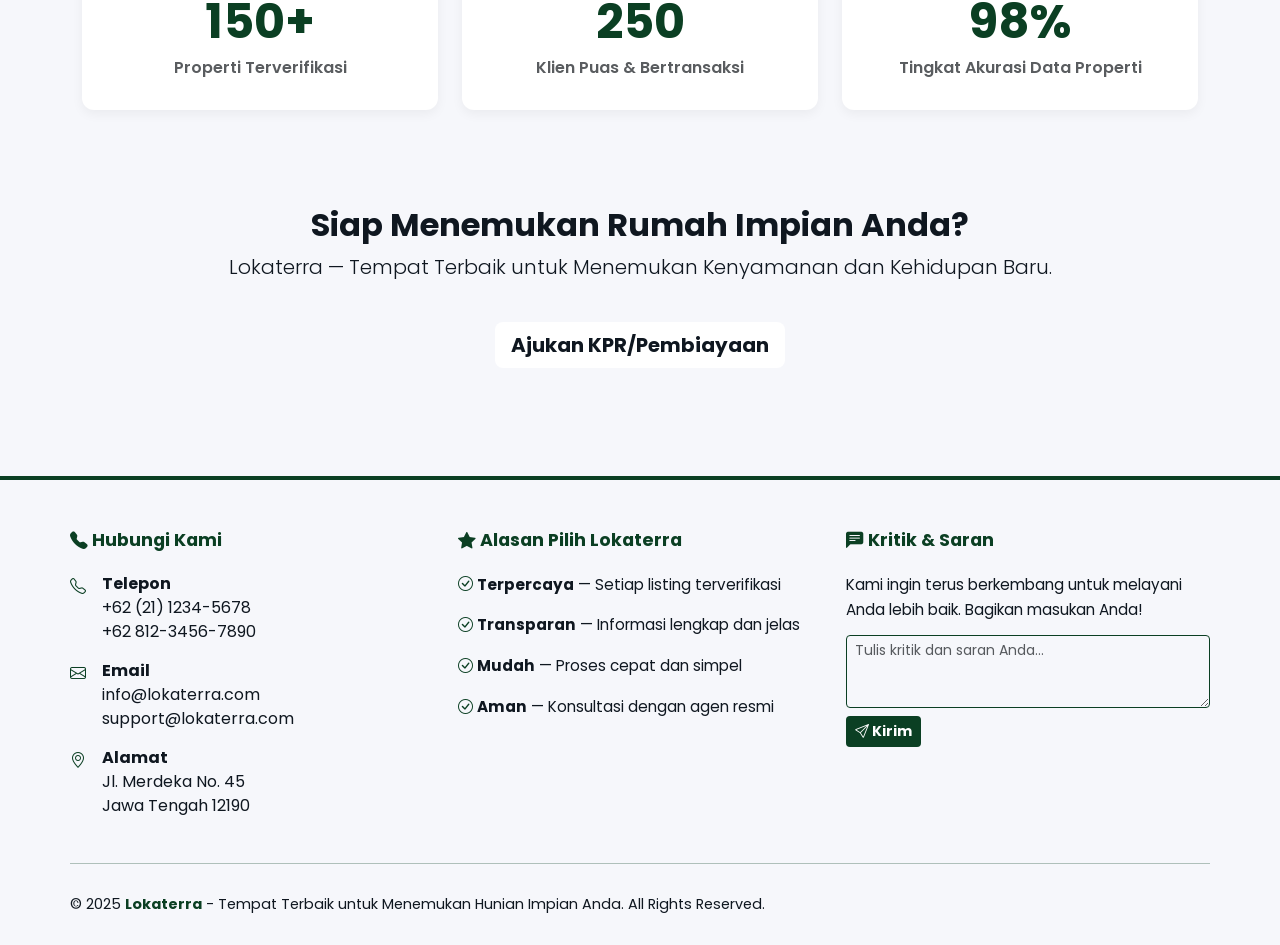
==== commit 9f72bb64: "Update about.html" ====
--- a/about.html
+++ b/about.html
@@ -8,6 +8,7 @@
     <link href="https://cdn.jsdelivr.net/npm/bootstrap@5.3.3/dist/css/bootstrap.min.css" rel="stylesheet">
     <link href="https://fonts.googleapis.com/css2?family=Poppins:wght@300;400;600;700&display=swap" rel="stylesheet">
     <link rel="stylesheet" href="https://cdn.jsdelivr.net/npm/bootstrap-icons@1.11.3/font/bootstrap-icons.min.css">
+    
 
     <style>
         /* =======================================
@@ -209,56 +210,108 @@
             border: 5px solid var(--primary);
         }
         
-        /* Footer Styling */
-        .lokaterra-footer {
-            background-color: var(--footer-bg); 
-            color: var(--footer-text); 
-            padding-top: 40px; 
-            font-family: 'Poppins', sans-serif;
-            font-size: 15px;
-            border-top: 5px solid var(--primary); 
-        }
-
-        .footer-container {
-            display: flex;
-            justify-content: space-around;
-            max-width: 1200px;
-            margin: 0 auto;
-            padding: 0 20px 40px; 
-        }
-
-        .footer-col {
-            width: 30%; 
-        }
-        
-        .footer-col h3 {
-            color: #ffffff; 
+                /* Footer */
+        footer {
+            background-color: #f6f7fb;
+            color: var(--text);
+            border-top: 4px solid var(--primary);
+            margin-top: 60px;
+            transition: background-color 0.3s, color 0.3s;
+        }
+
+        [data-theme="dark"] footer {
+            background-color: #071827;
+        }
+
+        .footer-content {
+            padding: 50px 0 30px;
+        }
+
+        .footer-section h5 {
+            color: var(--primary);
             font-weight: 700;
-        }
-
-        .footer-col ul {
-            list-style: none;
-            padding: 0;
-        }
-        .footer-col ul li a {
-            color: var(--footer-text); 
-            text-decoration: none;
-            display: block;
-            padding: 5px 0;
+            margin-bottom: 20px;
+            font-size: 1.1rem;
+        }
+
+        .footer-section p {
+            color: var(--text);
+            font-size: 0.95rem;
+            line-height: 1.7;
+            margin-bottom: 15px;
+        }
+
+        .contact-item {
+            display: flex;
+            gap: 12px;
+            margin-bottom: 15px;
+            color: var(--text);
+        }
+
+        .contact-item i {
+            color: var(--primary);
+            min-width: 20px;
+            margin-top: 3px;
+        }
+
+        .slogan-box {
+            background-color: var(--accent);
+            padding: 25px;
+            border-radius: 8px;
+            color: var(--text);
+        }
+
+        .slogan-box h5 {
+            color: var(--primary);
+            margin-bottom: 12px;
+        }
+
+        .slogan-box p {
+            margin: 0;
+            font-size: 0.95rem;
+            line-height: 1.6;
+        }
+
+        .footer-divider {
+            border-top: 1px solid var(--primary);
+            opacity: 0.3;
+            margin: 30px 0;
+        }
+
+        .footer-bottom {
+            display: flex;
+            justify-content: space-between;
+            align-items: center;
+            flex-wrap: wrap;
+            gap: 15px;
+        }
+
+        .footer-bottom-text {
+            color: var(--text);
+            font-size: 0.9rem;
+        }
+
+        .footer-bottom-text strong {
+            color: var(--primary);
         }
 
         @media (max-width: 768px) {
-            .footer-container {
-                flex-direction: column; 
+            .footer-content {
+                padding: 40px 0 20px;
             }
-            .footer-col {
-                width: 100%; 
-                margin-bottom: 25px;
+
+            .footer-bottom {
+                flex-direction: column;
+                text-align: center;
+            }
+
+            .footer-section {
+                margin-bottom: 30px;
             }
         }
     </style>
 </head>
-<body data-theme="light"> 
+<body data-bs-theme="light"> 
     
     <header>
         <nav class="navbar navbar-expand-lg navbar-light shadow-sm">
@@ -280,7 +333,10 @@
                         <li class="nav-item"><a class="nav-link" href="wishlist.html">Wishlist</a></li>
                         
                         <li class="nav-item">
-                            <button id="themeToggle" class="btn btn-outline-secondary btn-sm">Dark</button>
+                        <button class="btn btn-sm border-0 p-1" id="themeToggle" title="Toggle Dark Mode">
+                            <i class="bi bi-moon-stars-fill light-icon fs-5"></i>
+                            <i class="bi bi-sun-fill dark-icon fs-5" style="display: none;"></i>
+                        </button>
                         </li>
                     </ul>
                 </div>
@@ -384,27 +440,82 @@
 
     </main>
 
-    <footer class="lokaterra-footer">
-        <div class="container footer-container">
-            <div class="footer-col">
-                <h3>Lokaterra</h3>
-                <p>Platform properti yang menghubungkan Anda dengan tempat di mana kehidupan dimulai, dengan transparan dan cerdas.</p>
-            </div>
-
-            <div class="footer-col">
-                <h3>Navigasi</h3>
-                <ul>
-                    <li><a href="index.html">Beranda</a></li>
-                    <li><a href="properties.html">Properti</a></li>
-                    <li><a href="kpr.html">Simulasi KPR</a></li>
-                    <li><a href="about.html">Tentang Kami</a></li>
-                </ul>
-            </div>
-
-            <div class="footer-col">
-                <h3>Kontak</h3>
-                <p>Email: support@lokaterra.com</p>
-                <p>Telepon: +62 812-xxxx-xxxx</p>
+       <footer>
+        <div class="container footer-content">
+            <div class="row">
+                <!-- Hubungi Kami -->
+                <div class="col-lg-4 col-md-6 footer-section">
+                    <h5><i class="bi bi-telephone-fill"></i> Hubungi Kami</h5>
+                    <div class="contact-item">
+                        <i class="bi bi-telephone"></i>
+                        <div>
+                            <strong>Telepon</strong><br>
+                            +62 (21) 1234-5678<br>
+                            +62 812-3456-7890
+                        </div>
+                    </div>
+                    <div class="contact-item">
+                        <i class="bi bi-envelope"></i>
+                        <div>
+                            <strong>Email</strong><br>
+                            info@lokaterra.com<br>
+                            support@lokaterra.com
+                        </div>
+                    </div>
+                    <div class="contact-item">
+                        <i class="bi bi-geo-alt"></i>
+                        <div>
+                            <strong>Alamat</strong><br>
+                            Jl. Merdeka No. 45<br>
+                            Jawa Tengah 12190
+                        </div>
+                    </div>
+                </div>
+
+                <!-- Alasan Pilih Lokaterra -->
+                <div class="col-lg-4 col-md-6 footer-section">
+                    <h5><i class="bi bi-star-fill"></i> Alasan Pilih Lokaterra</h5>
+                    <p>
+                        <i class="bi bi-check-circle" style="color: var(--primary);"></i> <strong>Terpercaya</strong> — Setiap listing terverifikasi
+                    </p>
+                    <p>
+                        <i class="bi bi-check-circle" style="color: var(--primary);"></i> <strong>Transparan</strong> — Informasi lengkap dan jelas
+                    </p>
+                    <p>
+                        <i class="bi bi-check-circle" style="color: var(--primary);"></i> <strong>Mudah</strong> — Proses cepat dan simpel
+                    </p>
+                    <p>
+                        <i class="bi bi-check-circle" style="color: var(--primary);"></i> <strong>Aman</strong> — Konsultasi dengan agen resmi
+                    </p>
+                </div>
+
+                <!-- Kritik & Saran -->
+                <div class="col-lg-4 footer-section">
+                    <h5><i class="bi bi-chat-left-text-fill"></i> Kritik & Saran</h5>
+                    <p style="margin-bottom: 12px; font-size: 0.95rem;">Kami ingin terus berkembang untuk melayani Anda lebih baik. Bagikan masukan Anda!</p>
+                    <form id="feedbackForm" onsubmit="handleFeedback(event)">
+                        <textarea 
+                            class="form-control form-control-sm" 
+                            placeholder="Tulis kritik dan saran Anda..." 
+                            rows="3"
+                            style="background-color: var(--bg); color: var(--text); border-color: var(--primary);"
+                            required
+                        ></textarea>
+                        <button type="submit" class="btn btn-sm mt-2 fw-bold" style="background-color: var(--primary); color: white;">
+                            <i class="bi bi-send"></i> Kirim
+                        </button>
+                    </form>
+                </div>
+            </div>
+
+            <!-- Divider -->
+            <div class="footer-divider"></div>
+
+            <!-- Footer Bottom -->
+            <div class="footer-bottom">
+                <div class="footer-bottom-text">
+                    &copy; 2025 <strong>Lokaterra</strong> - Tempat Terbaik untuk Menemukan Hunian Impian Anda. All Rights Reserved.
+                </div>
             </div>
         </div>
     </footer>
@@ -412,31 +523,46 @@
     <script src="https://cdn.jsdelivr.net/npm/bootstrap@5.3.3/dist/js/bootstrap.bundle.min.js"></script>
 
     <script>
-        const themeToggle = document.getElementById('theme-toggle');
-        const themeIcon = document.getElementById('theme-icon');
-        const body = document.body;
-
-        function setTheme(theme) {
-            body.setAttribute('data-theme', theme);
-            localStorage.setItem('theme', theme);
-            if (theme === 'dark') {
-                themeIcon.classList.replace('bi-moon-fill', 'bi-sun-fill');
-            } else {
-                themeIcon.classList.replace('bi-sun-fill', 'bi-moon-fill');
-            }
-        }
-
-        const savedTheme = localStorage.getItem('theme') || 'light';
-        setTheme(savedTheme);
-
-        themeToggle.addEventListener('click', () => {
-            const currentTheme = body.getAttribute('data-theme');
-            const newTheme = currentTheme === 'light' ? 'dark' : 'light';
-            setTheme(newTheme);
-        });
+    function initTheme() {
+        if (currentTheme === 'dark') {
+            document.documentElement.setAttribute('data-theme', 'dark');
+        }
+        updateThemeIcon();
+    }
+
+    function updateThemeIcon() {
+        const $btn = $('#themeToggle');
+        const $lightIcon = $btn.find('.light-icon');
+        const $darkIcon = $btn.find('.dark-icon');
+        
+        if (currentTheme === 'dark') {
+            $lightIcon.hide();
+            $darkIcon.show();
+        } else {
+            $lightIcon.show();
+            $darkIcon.hide();
+        }
+    }
+
+    function toggleDarkMode() {
+        if (currentTheme === 'dark') {
+            document.documentElement.removeAttribute('data-theme');
+            currentTheme = 'light';
+            localStorage.setItem('theme', 'light');
+        } else {
+            document.documentElement.setAttribute('data-theme', 'dark');
+            currentTheme = 'dark';
+            localStorage.setItem('theme', 'dark');
+        }
+        
+        updateThemeIcon();
+        
+
+    $(document).on('click', '#themeToggle', toggleDarkMode);
     </script>
 </body>
 </html>
 
 
 
+
